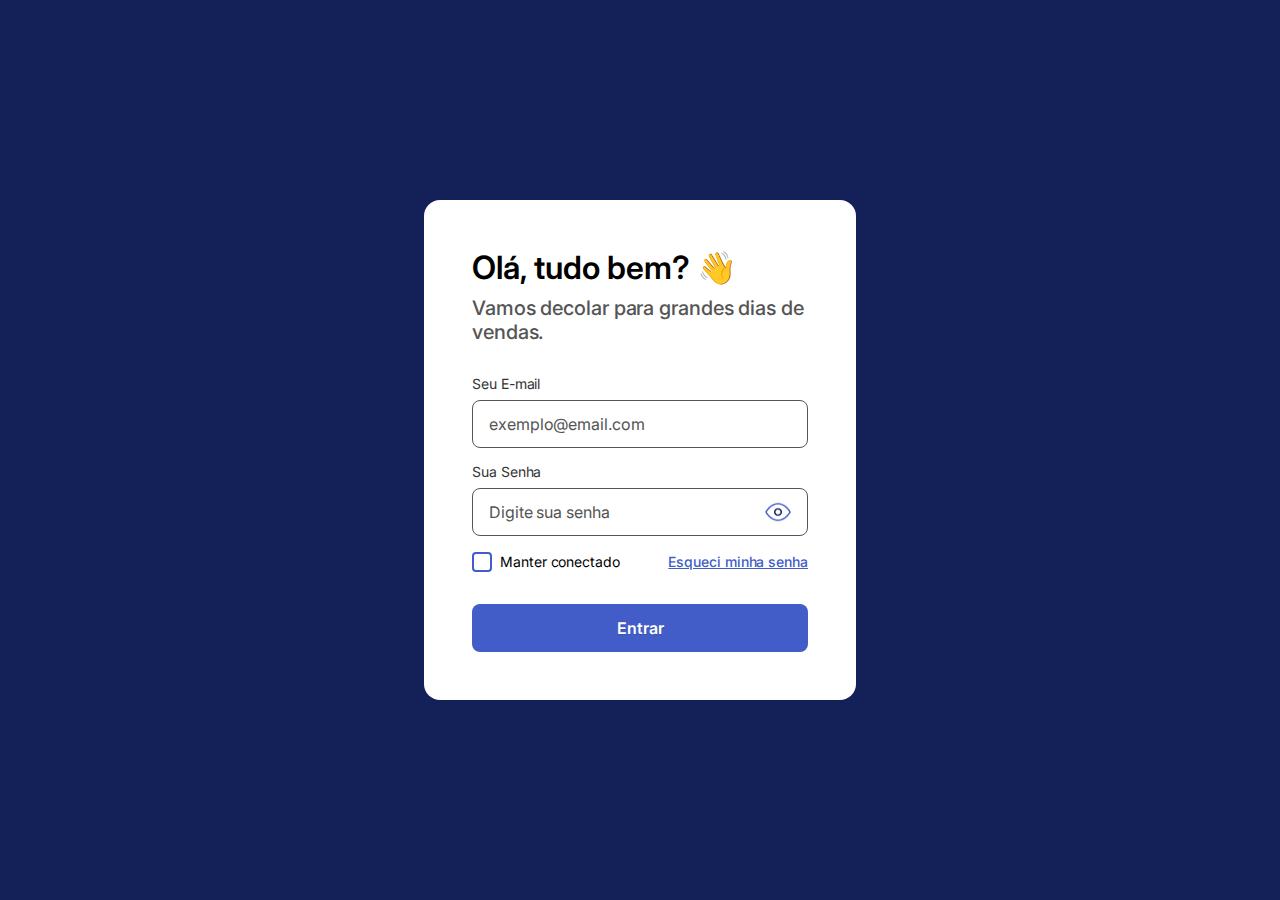
==== index.html @ 784966ad "first commit" ====
<!DOCTYPE html>
<html lang="pt-br">

<head>
  <meta charset="UTF-8">
  <meta http-equiv="X-UA-Compatible" content="IE=edge">
  <meta name="viewport" content="width=device-width, initial-scale=1.0">
  <link rel="stylesheet" href="/assets/css/reset.css">
  <link rel="stylesheet" href="./assets/css/login.css">
  <title>Login</title>
</head>

<body>

  <section class="login">
    <div class="login__container">
      <h1>Olá, tudo bem? 👋</h1>
      <p>Vamos decolar para grandes dias de vendas.</p>
     
      <form class="login__form" onsubmit="fazerLogin()">
        <div class="form__email">
          <label for="email">Seu E-mail</label>
          <input class="form__email__input"type="email" name="email" id="email" placeholder="exemplo@email.com">
          <span class="email__error">Este e-mail não existe, você tem outro?</span>
        </div>
        <div class="form__password">
          <label for="password">Sua Senha</label>
          <div class="form__password__input">
            <input type="password" name="password" id="password" placeholder="Digite sua senha">
            <img id="show-password" src="./assets/images/eye-open.png" alt="icone olho aberto">
          </div>
          <span class="password__error">A senha está incorreta</span>
        </div>
        <div class="form__options">
          <div>
            <input class="checkbox" type="checkbox" name="savePassword" id="savePassword">
            <label for="savePassword">Manter conectado</label>
          </div>
          <a href="#">Esqueci minha senha</a>
        </div>
        <div>
          <button type="submit" id="btn__login">Entrar</button>
        </div>
      </form>
    </div>
  </section>
  <script src="./js/login.js"></script>
</body>

</html>
---- assets/css/login.css ----
body{
 background-color: #142159;
}

.login{
  height: 100vh;
  display: flex;
  align-items: center;
  justify-content: center;
}

.login__container{
  width: 432px;
  min-height: 500px;
  background-color: #fff;
  display: flex;
  flex-direction: column;
  align-items: center;
  border-radius: 16px;
  padding: 48px 0;
}

.login__container h1{
  font-weight: 600;
  font-size: 32px;
  line-height: 40px;
  color: #000000;
  align-self: flex-start;
  margin-bottom: 8px;
  padding-left: 48px;
}

.login__container p{
  font-style: normal;
  font-weight: 500;
  font-size: 20px;
  line-height: 24px;
  letter-spacing: -0.005em;
  color: #555555;
  align-self: flex-start;
  padding: 0 32px 0 48px;
}

.login__form{
  display: flex;
  flex-direction: column;
  width: 100%;
  padding: 0 48px;
  margin-top: 32px;
}

.form__email,
.form__password{
  height: 72px;
  display: flex;
  flex-direction: column;
  margin-bottom: 16px;
}

.form__email label,
.form__password label,
.form__options label{
  font-style: normal;
  font-weight: 400;
  font-size: 14px;
  line-height: 16px;
  letter-spacing: -0.005em;
}

.form__email label,
.form__password label{
  color: #333333;
}

.form__email__input,
.form__password__input{
  width: 100%;
  height: 48px;
  background: #FFFFFF;
  border: 1px solid #555555;
  border-radius: 8px;
  margin-top: 8px;
  padding: 12px 16px;
}

#show-password{
  cursor: pointer;
}


/* msg de erro */
.form--error{
  width: 100%;
  height: 48px;
  background: #FFFFFF;
  border-radius: 8px;
  margin-top: 8px;
  padding: 12px 16px;
  border: 2px solid #F03460;
}

.email__error,
.password__error{
  display: none;
  font-weight: 500;
  font-size: 12px;
  line-height: 16px;
  color: #F03460;
  margin-top: 8px;
}


.form__password__input,
.form--error{
  display: flex;
  justify-content: space-between;
}

.form__password__input input,
.form--error input{
  border: none;
  line-height: 24px;
}

::placeholder,
.form__email input,
.form__password__input input,
.form--error input{
  font-weight: 400;
  font-size: 16px;
  line-height: 24px;
  letter-spacing: -0.005em;
  color: #555555;
  outline: none;
}

.form__options{
  display: flex;
  align-items: center;
  justify-content: space-between;
}

.form__options div{
  display: flex;
  align-items: center;
  gap: 8px;
  color: #000000;
}

.form__options a{
  font-weight: 500;
  font-size: 14px;
  line-height: 18px;
  letter-spacing: -0.005em;
  text-decoration-line: underline;
  color: #425DC7;
}

.checkbox{
  cursor: pointer;
  appearance: none;
  width: 20px;
  height: 20px;
  background: white;
  border-radius: 4px;   
  border: 2px solid #425DC7;
  position: relative;
  display: flex;
  flex-direction: row;
  align-items: center;
  justify-content: center;
  outline: none;
}

.checkbox:before{
  content: '';
  width: 5px;
  height: 10px;
  opacity: 0;
  transition: all 600ms ease-in-out;
  position: absolute;
  background: transparent;
  border: 2px solid white;
  border-left: 0;
  border-top: 0;
  transform: rotate(45deg);
  top: 0px;
}

.checkbox:checked{
  background-color: #425DC7;
}

.checkbox:checked:before {
  opacity: 1;
}


.login__form button{
  width: 100%;
  height: 48px;
  background: #425DC7;
  border-radius: 8px;
  margin-top: 32px;
  font-weight: 600;
  font-size: 16px;
  line-height: 24px;
  color: #FFFFFF;
  text-shadow: 0px 1px 1px rgba(0, 0, 0, 0.12);
}


@media screen and (max-width: 768px) {
  
  .login__container{
    width: 328px;
    min-height: 428px;
    border-radius: 8px;
    padding: 32px 16px 16px;
  }

  .login__container h1{
    font-size: 24px;
    line-height: 32px;
    align-self: center;
    padding:0;
  }

  .login__container p{
    text-align: center;
    padding: 0;
  }

  .login__form{
    padding: 0;
    margin-top: 24px;
  }

  .login__form button{
    margin-top: 24px;
  }

  .form__email,
  .form__password{
    width: 296px !important;
  }

  .form__email input,
  .form__password__input input,
  .form--error input{
    width: 100% !important;
}
}
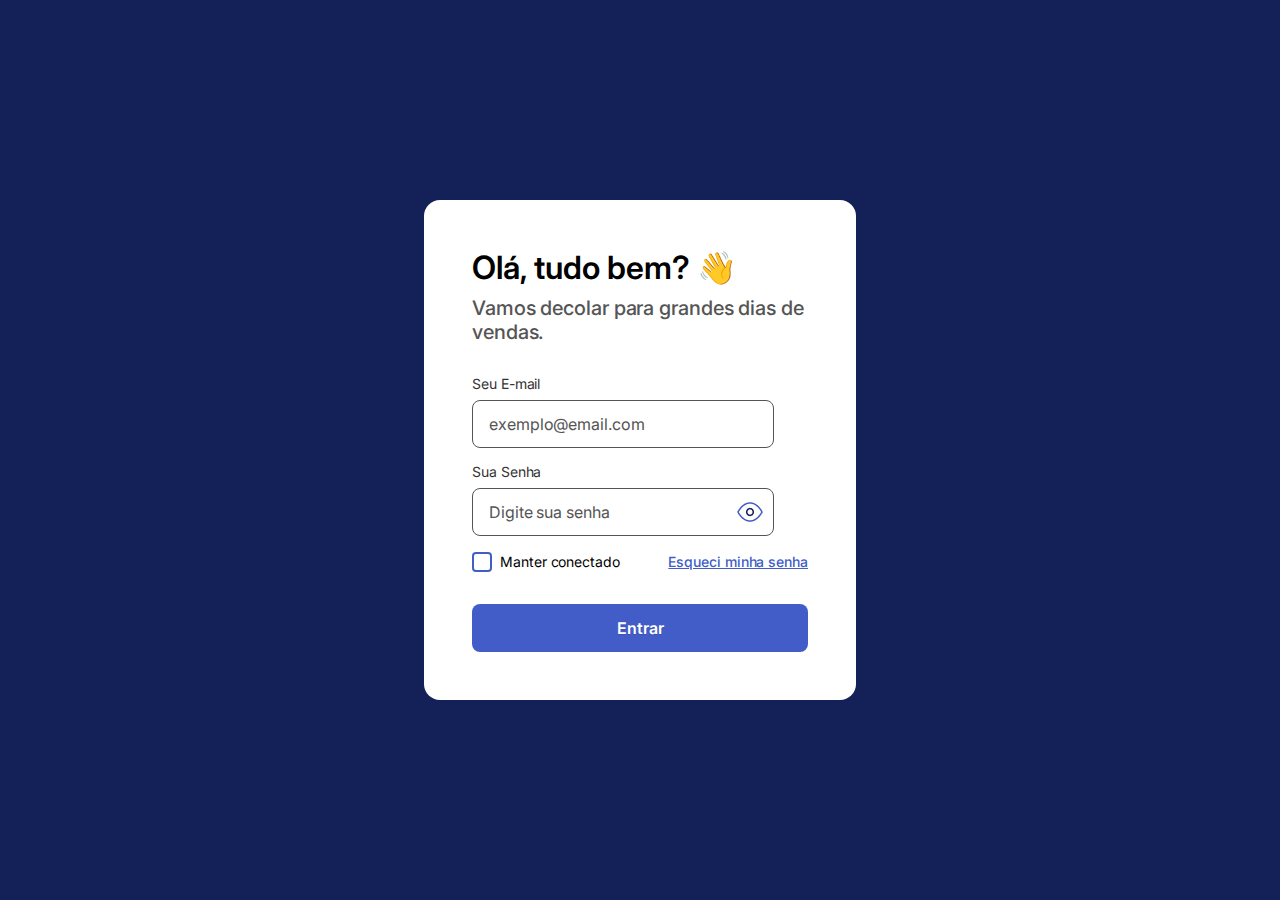
==== commit 7ca32fe9: "ajusta responsividade do form" ====
--- a/index.html
+++ b/index.html
@@ -1,6 +1,5 @@
 <!DOCTYPE html>
 <html lang="pt-br">
-
 <head>
   <meta charset="UTF-8">
   <meta http-equiv="X-UA-Compatible" content="IE=edge">
@@ -9,42 +8,40 @@
   <link rel="stylesheet" href="./assets/css/login.css">
   <title>Login</title>
 </head>
-
 <body>
-
-  <section class="login">
-    <div class="login__container">
-      <h1>Olá, tudo bem? 👋</h1>
-      <p>Vamos decolar para grandes dias de vendas.</p>
-     
-      <form class="login__form" onsubmit="fazerLogin()">
-        <div class="form__email">
-          <label for="email">Seu E-mail</label>
-          <input class="form__email__input"type="email" name="email" id="email" placeholder="exemplo@email.com">
-          <span class="email__error">Este e-mail não existe, você tem outro?</span>
+  <div class="login__container">
+    <h1>
+      Olá, tudo bem? 👋
+    </h1>
+    <p>
+      Vamos decolar para grandes dias de vendas.
+    </p>
+    <form class="login__form" onsubmit="fazerLogin()">
+      <div class="form__email">
+        <label for="email">Seu E-mail</label>
+        <input class="form__email__input" type="email" name="email" id="email" placeholder="exemplo@email.com">
+        <span class="email__error">Este e-mail não existe, você tem outro?</span>
+      </div>
+      <div class="form__password">
+        <label for="password">Sua Senha</label>
+        <div class="form__password__input">
+          <input type="password" name="password" id="password" placeholder="Digite sua senha">
+          <img id="show-password" src="./assets/images/eye-open.png" alt="icone olho aberto">
         </div>
-        <div class="form__password">
-          <label for="password">Sua Senha</label>
-          <div class="form__password__input">
-            <input type="password" name="password" id="password" placeholder="Digite sua senha">
-            <img id="show-password" src="./assets/images/eye-open.png" alt="icone olho aberto">
-          </div>
-          <span class="password__error">A senha está incorreta</span>
+        <span class="password__error">A senha está incorreta</span>
+      </div>
+      <div class="form__options">
+        <div>
+          <input class="checkbox" type="checkbox" name="savePassword" id="savePassword">
+          <label for="savePassword">Manter conectado</label>
         </div>
-        <div class="form__options">
-          <div>
-            <input class="checkbox" type="checkbox" name="savePassword" id="savePassword">
-            <label for="savePassword">Manter conectado</label>
-          </div>
-          <a href="#">Esqueci minha senha</a>
-        </div>
-        <div>
-          <button type="submit" id="btn__login">Entrar</button>
-        </div>
-      </form>
-    </div>
-  </section>
+        <a href="#">Esqueci minha senha</a>
+      </div>
+      <div>
+        <button type="submit" id="btn__login">Entrar</button>
+      </div>
+    </form>
+  </div>
   <script src="./js/login.js"></script>
 </body>
-
 </html>--- a/assets/css/login.css
+++ b/assets/css/login.css
@@ -1,24 +1,21 @@
 
 body{
- background-color: #142159;
-}
-
-.login{
+  background-color: #142159;
+  font-family: 'Inter', sans-serif;
+  display: flex;
+  align-items: center;
+  justify-content: center;
   height: 100vh;
-  display: flex;
-  align-items: center;
-  justify-content: center;
-}
-
-.login__container{
+  margin: 0;
+}
+
+ .login__container{
   width: 432px;
-  min-height: 500px;
   background-color: #fff;
   display: flex;
   flex-direction: column;
-  align-items: center;
   border-radius: 16px;
-  padding: 48px 0;
+  padding-top: 48px;
 }
 
 .login__container h1{
@@ -27,12 +24,11 @@
   line-height: 40px;
   color: #000000;
   align-self: flex-start;
-  margin-bottom: 8px;
+  margin: 0;
   padding-left: 48px;
 }
 
 .login__container p{
-  font-style: normal;
   font-weight: 500;
   font-size: 20px;
   line-height: 24px;
@@ -40,22 +36,42 @@
   color: #555555;
   align-self: flex-start;
   padding: 0 32px 0 48px;
+  margin: 8px 0 32px 0;
 }
 
 .login__form{
   display: flex;
   flex-direction: column;
-  width: 100%;
   padding: 0 48px;
-  margin-top: 32px;
 }
 
 .form__email,
 .form__password{
+  width: 100%;
+  display: flex;
   height: 72px;
   display: flex;
   flex-direction: column;
   margin-bottom: 16px;
+}
+
+
+.form__email__input,
+.form__password__input{
+  width: 302px;
+  height: 48px;
+  background: #FFFFFF;
+  border: 1px solid #555555;
+  border-radius: 8px;
+  margin-top: 8px;
+}
+
+.form__email__input{
+  padding: 12px 16px;
+}
+
+.form__password__input{
+  padding: 11px 16px;
 }
 
 .form__email label,
@@ -73,15 +89,8 @@
   color: #333333;
 }
 
-.form__email__input,
-.form__password__input{
-  width: 100%;
-  height: 48px;
-  background: #FFFFFF;
-  border: 1px solid #555555;
-  border-radius: 8px;
-  margin-top: 8px;
-  padding: 12px 16px;
+#password{
+  padding: 0;
 }
 
 #show-password{
@@ -89,9 +98,7 @@
 }
 
 
-/* msg de erro */
 .form--error{
-  width: 100%;
   height: 48px;
   background: #FFFFFF;
   border-radius: 8px;
@@ -124,16 +131,16 @@
 }
 
 ::placeholder,
-.form__email input,
+.form__email__input,
 .form__password__input input,
 .form--error input{
   font-weight: 400;
   font-size: 16px;
-  line-height: 24px;
   letter-spacing: -0.005em;
   color: #555555;
   outline: none;
 }
+
 
 .form__options{
   display: flex;
@@ -202,12 +209,18 @@
   height: 48px;
   background: #425DC7;
   border-radius: 8px;
-  margin-top: 32px;
+  margin: 32px 0 48px;
   font-weight: 600;
   font-size: 16px;
   line-height: 24px;
   color: #FFFFFF;
   text-shadow: 0px 1px 1px rgba(0, 0, 0, 0.12);
+  border: none;
+  cursor: pointer;
+}
+
+.login__form button:hover{
+  background: #3d55b3;
 }
 
 
@@ -215,9 +228,9 @@
   
   .login__container{
     width: 328px;
-    min-height: 428px;
+    max-width: 500px;
     border-radius: 8px;
-    padding: 32px 16px 16px;
+    padding-top: 32px;
   }
 
   .login__container h1{
@@ -230,27 +243,26 @@
   .login__container p{
     text-align: center;
     padding: 0;
+    margin: 8px 0 0;
+    padding: 0 22px;
   }
 
   .login__form{
-    padding: 0;
-    margin-top: 24px;
-  }
-
-  .login__form button{
+    padding: 0 16px;
     margin-top: 24px;
   }
 
   .form__email,
   .form__password{
-    width: 296px !important;
-  }
-
-  .form__email input,
-  .form__password__input input,
-  .form--error input{
-    width: 100% !important;
-}
-}
-
-
+    width: 100%;
+  }
+
+  .form__email__input,
+  .form__password__input{
+    width: 262px;
+  }
+
+  .login__form button{
+    margin: 24px 0 16px;
+  }
+}